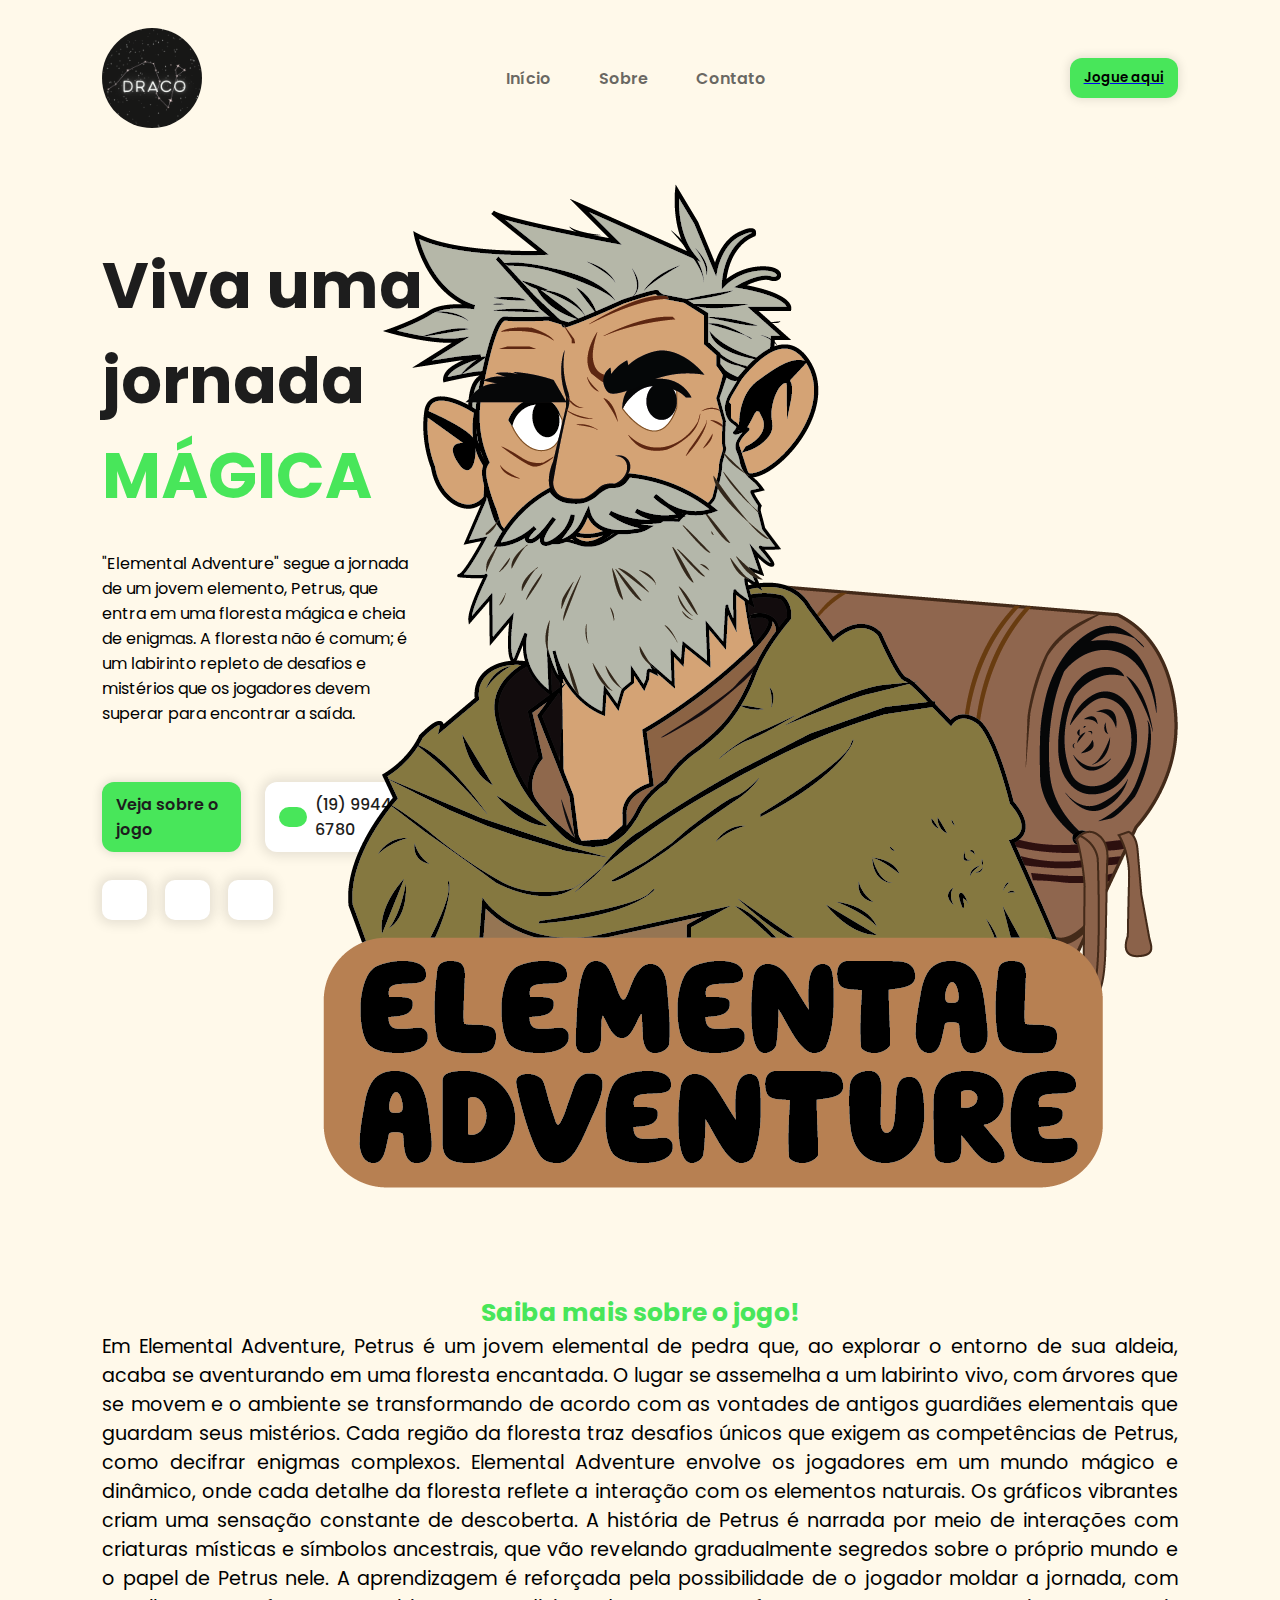
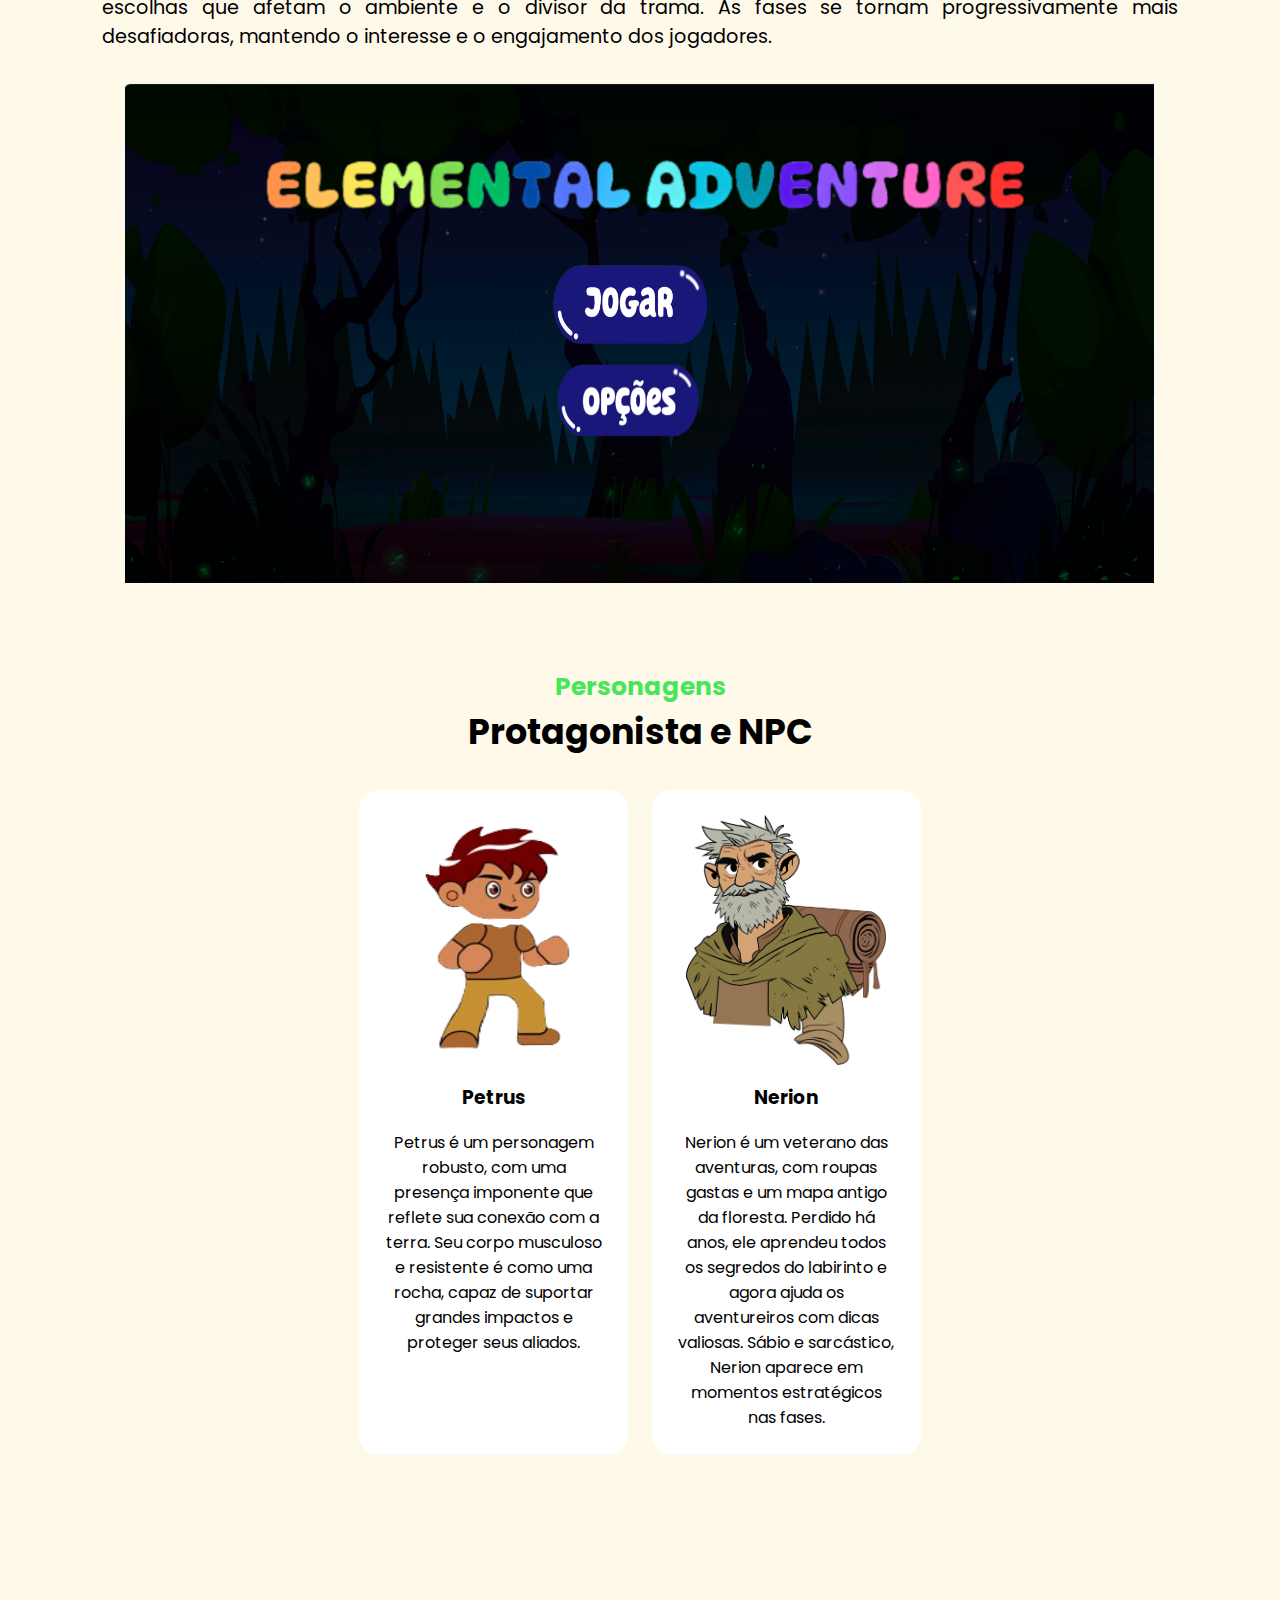
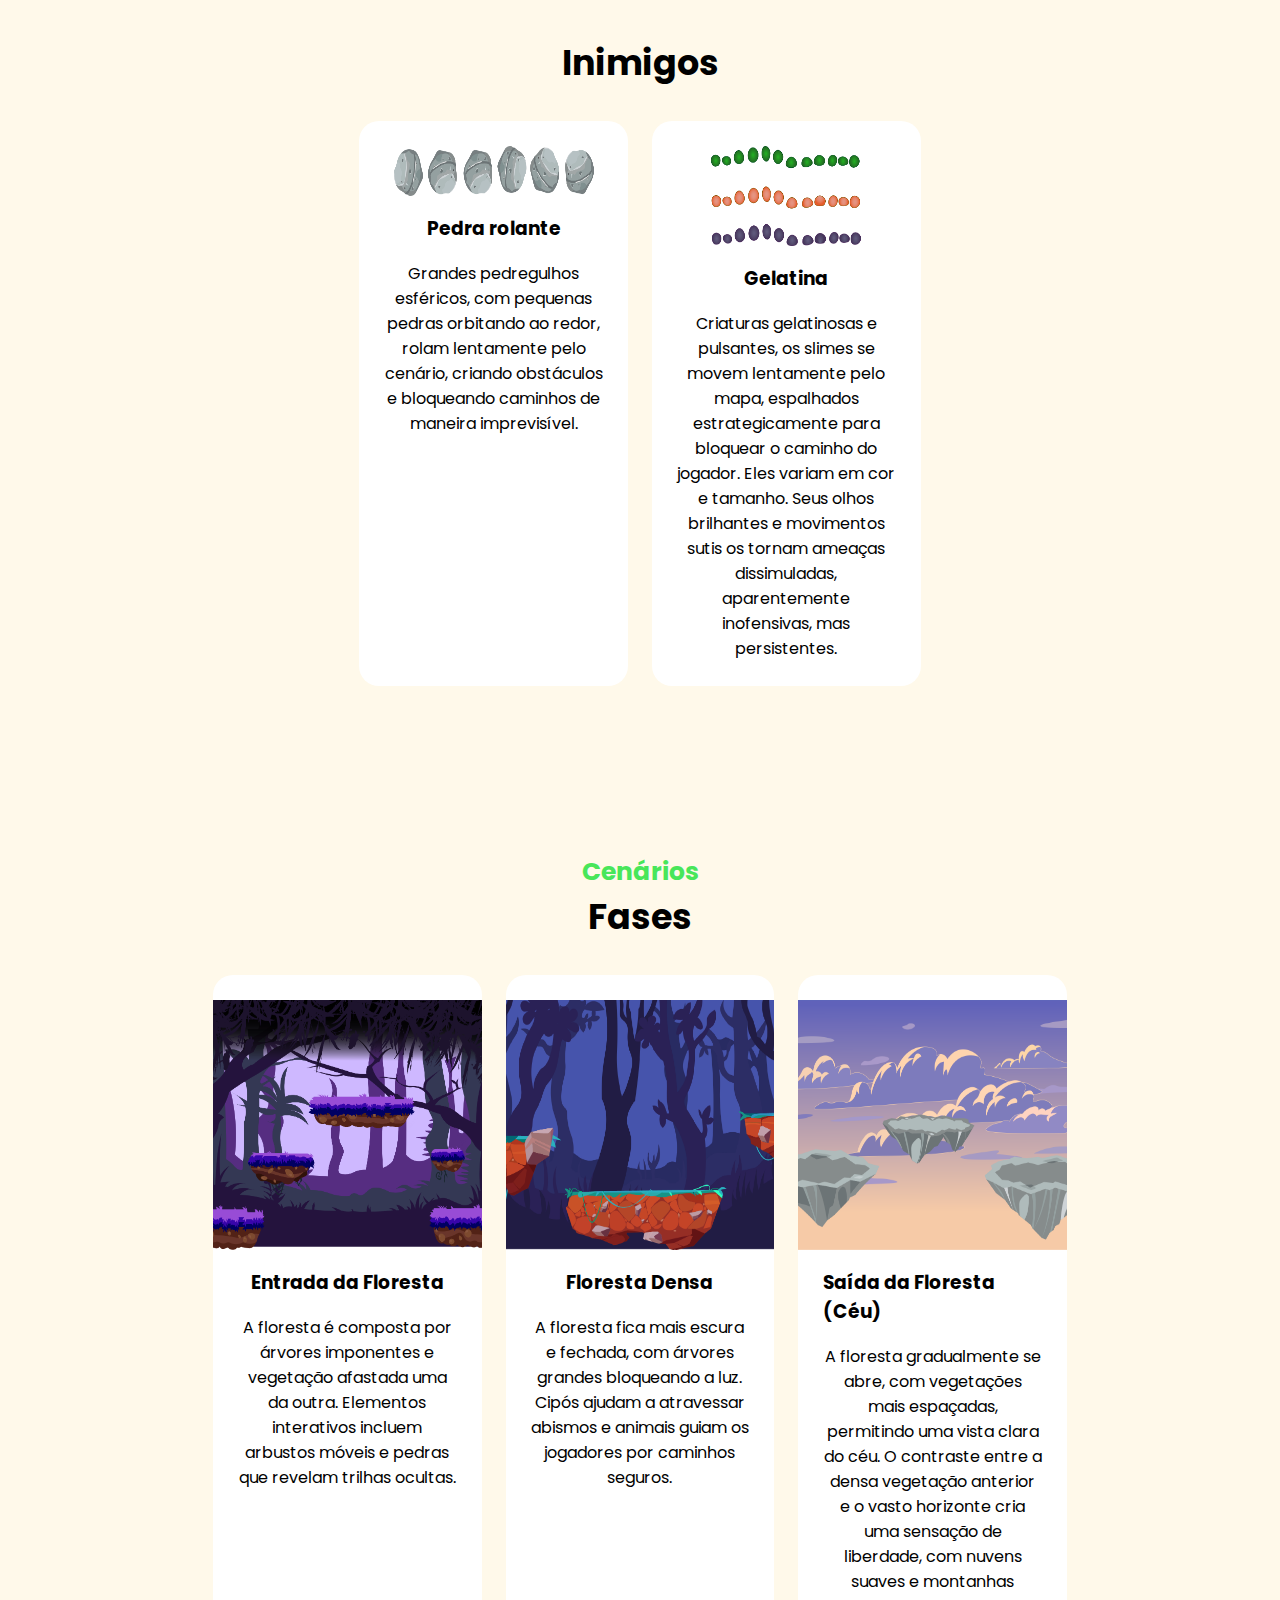
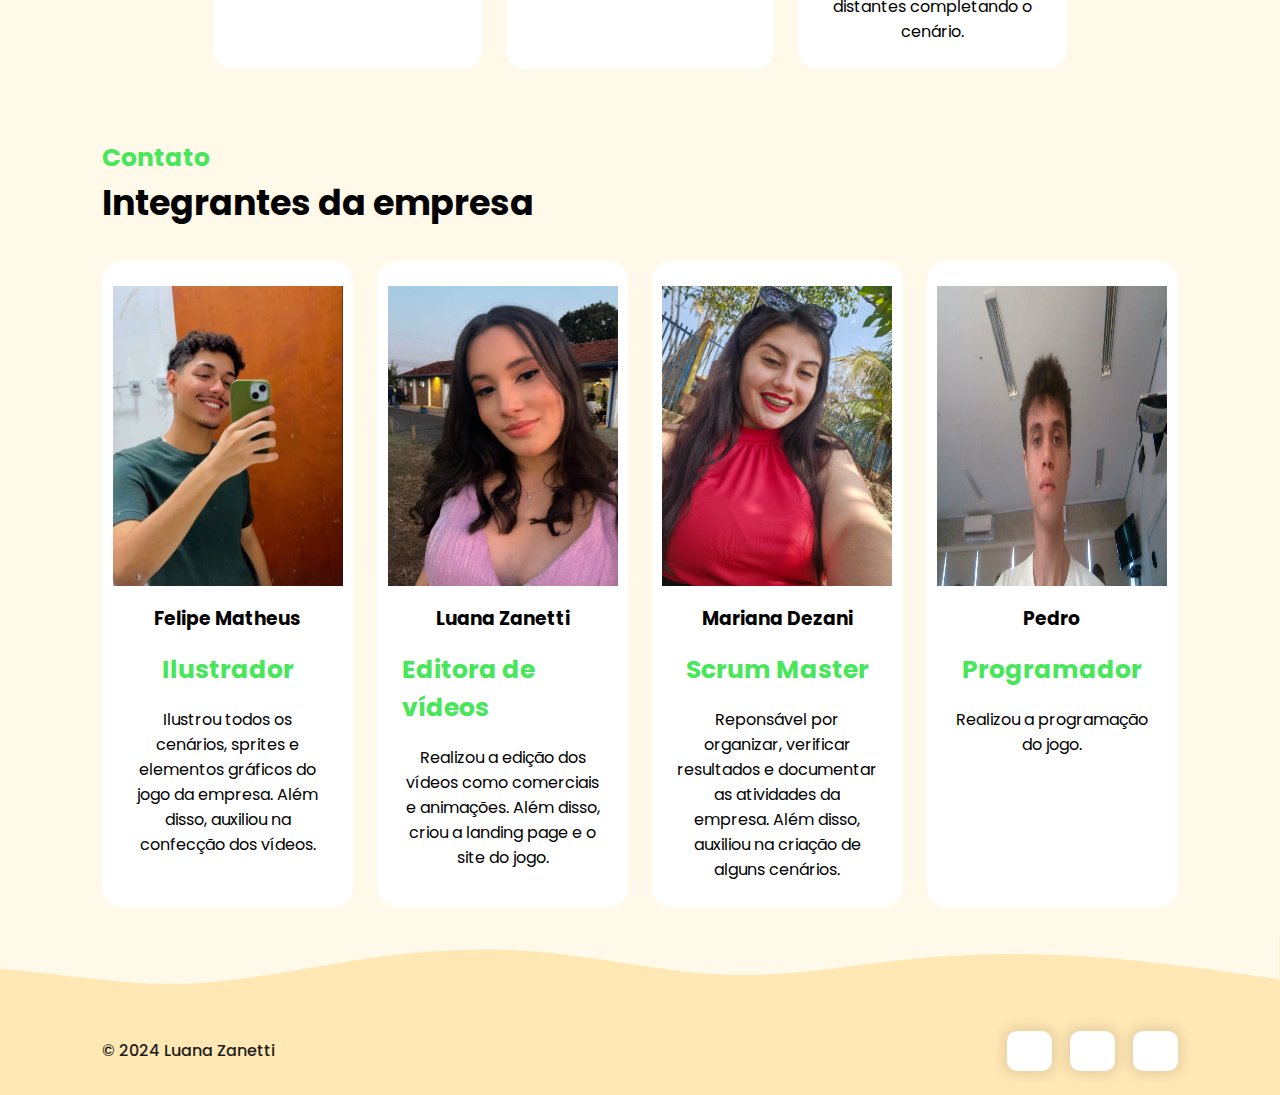
==== index.html @ dc7a3d86 "Site e jogo ok" ====
<!DOCTYPE html>
<html lang="pt-br">
<head>
    <meta charset="UTF-8">
    <meta name="viewport" content="width=device-width, initial-scale=1.0">
    <link rel="stylesheet" href="src/styles/styles.css">
    <link rel="stylesheet" href="https://cdnjs.cloudflare.com/ajax/libs/font-awesome/6.6.0/css/all.min.css" integrity="sha512-Kc323vGBEqzTmouAECnVceyQqyqdsSiqLQISBL29aUW4U/M7pSPA/gEUZQqv1cwx4OnYxTxve5UMg5GT6L4JJg==" crossorigin="anonymous" referrerpolicy="no-referrer" />
    <link rel="preconnect" href="https://fonts.googleapis.com">
    <link rel="preconnect" href="https://fonts.gstatic.com" crossorigin>
    <link href="https://fonts.googleapis.com/css2?family=Poppins:ital,wght@0,100;0,200;0,300;0,400;0,500;0,600;0,700;0,800;0,900;1,100;1,200;1,300;1,400;1,500;1,600;1,700;1,800;1,900&display=swap" rel="stylesheet">
    <script src="https://cdnjs.cloudflare.com/ajax/libs/jquery/3.7.1/jquery.min.js" integrity="sha512-v2CJ7UaYy4JwqLDIrZUI/4hqeoQieOmAZNXBeQyjo21dadnwR+8ZaIJVT8EE2iyI61OV8e6M8PP2/4hpQINQ/g==" crossorigin="anonymous" referrerpolicy="no-referrer"></script>
    <title>Landing Page</title>
   
</head>
<body>
    <header> 
        <nav id="navbar"> 
            <img src="IMG/Logo.png" id="nav_logo" width="150" height="150"> 
            
            <ul id="nav_list">
                <li class="nav-item active">
                    <a href="#home"> Início </a>
                </li>

                <li class="nav-item">
                    <a href="#menu"> Sobre </a>
                </li>

                <li class="nav-item">
                    <a href="#menu2"> Contato </a>
                </li>
            </ul>

          <a href="./Jogo/index.html">  <button class="btn-default"> 
                Jogue aqui
            </button>
          </a>

            <button id="mobile_btn"> 
                <i class="fa-solid fa-bars"> </i>
            </button>
        </nav>


        <div id="mobile_menu">
            <ul id="mobile_nav_list">
                <li class="nav-item">
                    <a href="#mobile_home"> Início </a>
                </li>

                <li class="nav-item">
                    <a href="#mobile_menu"> Sobre </a>
                </li>

                <li class="nav-item">
                    <a href="#mobile_menu2"> Contato </a>
                </li>
            </ul>
            <button class="btn-default"> 
               <a href="./Jogo/index.html"> Jogue aqui</a>
            </button>
            
        </div>
    </header>

    <main id="content">
        <section id="home">
            <div class="shape"> </div>
            <div id="cta"> 
                <h1 class="title"> 
                    Viva uma jornada
                    <span> MÁGICA</span>
                </h1>
                "Elemental Adventure" segue a jornada de um jovem elemento, Petrus, que entra em uma floresta mágica e cheia de enigmas. A floresta não é comum; é um labirinto repleto de desafios e mistérios que os jogadores devem superar para encontrar a saída.
                <p class="descripition"> </p>

                <div id="cta_buttons">
                    <a href="#" class="btn-default"> Veja sobre o jogo  </a>
                    <a href="tel: +5555555555" id="phone_button"> 
                        <button class="btn-default">
                            <i class="fa-solid fa-phone"> </i>
                         
                        </button>
                        (19) 99440-6780
                         </a>
                </div>
    
                <div class="social-media-buttons"> 
    
                    <a href=""> 
                        <i class="fa-brands fa-whatsapp"> </i>
                    </a>
    
                    <a href=""> 
                        <i class="fa-brands fa-instagram"> </i>
                    </a>
    
                    <a href=""> 
                        <i class="fa-brands fa-linkedin"> </i>
                    </a>
    
                
            </div>
            </div>

            
            <div id="banner">
                <img src="IMG/NPC LUANA.png" class="image-npc">
            </div>
        </section>

        <section id="menu">
            <h2 class="section-title"> Saiba mais sobre o jogo! </h2>
           
           <div class="section-text">Em Elemental Adventure, Petrus é um jovem elemental de pedra que, ao explorar o entorno de sua aldeia, 
            acaba se aventurando em uma floresta encantada. O lugar se assemelha a um labirinto vivo, com árvores que se movem e o ambiente se 
            transformando de acordo com as vontades de antigos guardiães elementais que guardam seus mistérios. Cada região da floresta traz desafios únicos que 
            exigem as competências de Petrus, como decifrar enigmas complexos.
            Elemental Adventure envolve os jogadores em um mundo mágico e dinâmico, onde cada detalhe da floresta reflete a interação com os elementos naturais. Os gráficos vibrantes criam uma sensação constante de descoberta. A história de Petrus é narrada por meio de interações com criaturas místicas e símbolos ancestrais, que vão revelando gradualmente segredos sobre o próprio mundo e o papel de Petrus nele. 
            A aprendizagem é reforçada pela possibilidade de o jogador moldar a jornada, com escolhas que afetam o ambiente e o divisor da trama. As fases se tornam progressivamente mais desafiadoras, mantendo o interesse e o engajamento dos jogadores.
       </div>          

           <div id="personagens"> 
               
                <div class="tela"> 
                    <img src="/IMG/tela.png" alt="">
                    
                
      
                      </div>
           </div>
        </section>

        
        <section id="menu">
            <h2 class="section-title"> Personagens </h2>
           <h3 class="section-subtitle"> Protagonista e NPC </h3>

           <div id="personagens"> 
                <div class= "personagem"> 
              <img src="/IMG/Petrus.png" alt="" width="180" height="250">
              
              <h3 class="p-title"> 
               Petrus
              </h3>
              <span class="p-discription"> 
                Petrus é um personagem robusto, com uma presença imponente que reflete sua conexão com a terra. Seu corpo musculoso e resistente é como uma rocha, capaz de suportar grandes impactos e proteger seus aliados. 
                </div>

                <div class="personagem"> 
                    <img src="/IMG/NPC.png" alt="" width="200" height="250">
                    
                    <h3 class="p-title"> 
                      Nerion
                    </h3>
                    <span class="p-discription"> 
                        Nerion é um veterano das aventuras, com roupas gastas e um mapa antigo da floresta. Perdido há anos, ele aprendeu todos os segredos do labirinto e agora ajuda os aventureiros com dicas valiosas. Sábio e sarcástico, Nerion aparece em momentos estratégicos nas fases. 
                      </div>
           </div>
        </section>


        <section id="menu">

           <h3 class="section-subtitle"> Inimigos </h3>

           <div id="personagens"> 
                <div class= "personagem"> 
              <img src="/IMG/PEDRA.png" alt="" width="200" height="50">
              
              <h3 class="p-title"> 
               Pedra rolante
              </h3>
              <span class="p-discription"> 
                Grandes pedregulhos esféricos, com pequenas pedras orbitando ao redor, rolam lentamente pelo cenário, criando obstáculos e bloqueando caminhos de maneira imprevisível.                </div>

                <div class="personagem"> 
                    <img src="/IMG/SLIME.png" alt="" width="150" height="100">
                    
                    <h3 class="p-title"> 
                     Gelatina
                    </h3>
                    <span class="p-discription"> 
                        Criaturas gelatinosas e pulsantes, os slimes se movem lentamente pelo mapa, espalhados estrategicamente para bloquear o caminho do jogador. Eles variam em cor e tamanho. Seus olhos brilhantes e movimentos sutis os tornam ameaças dissimuladas, aparentemente inofensivas, mas persistentes.
                    </div>
           </div>
        </section>

        <section id="menu">
            <h2 class="section-title"> Cenários </h2>
           <h3 class="section-subtitle"> Fases </h3>

           <div id="personagens"> 
                <div class= "personagem"> 
              <img src="/IMG/1 fase com plataforma.png" alt="" width="350" height="250">
              
              <h3 class="p-title"> 
               Entrada da Floresta
              </h3>
              <span class="p-discription"> 
                A floresta é composta por árvores imponentes e vegetação afastada uma da outra. Elementos interativos incluem arbustos móveis e pedras que revelam trilhas ocultas.                </div>

                <div class="personagem"> 
                    <img src="/IMG/FUNDO 2.png" alt="" width="350" height="250">
                    
                    <h3 class="p-title"> 
                    Floresta Densa
                    </h3>
                    <span class="p-discription"> 
                        A floresta fica mais escura e fechada, com árvores grandes bloqueando a luz. Cipós ajudam a atravessar abismos e animais guiam os jogadores por caminhos seguros.                      </div>

                      <div class="personagem"> 
                        <img src="/IMG/FUDNO 3 FASE C PEDRa.png" alt="" width="350" height="250">
                        
                        <h3 class="p-title"> 
                            Saída da Floresta (Céu) 
                        </h3>
                        <span class="p-discription"> 
                            A floresta gradualmente se abre, com vegetações mais espaçadas, permitindo uma vista clara do céu. O contraste entre a densa vegetação anterior e o vasto horizonte cria uma sensação de liberdade, com nuvens suaves e montanhas distantes completando o cenário.                          </div>
           </div>
        </section>
        
       
        <section id="menu2">
            <h2 class="section-title"> Contato </h2>
           <h3 class="section-subtitle"> Integrantes da empresa </h3>

           <div id="personagens"> 
                <div class= "personagem"> 
              <img src="/IMG/foto fefas.png" alt="" width="230" height="300">
              
              <h3 class="p-title"> 
               Felipe Matheus <h2 class="section-title"> Ilustrador </h2> 
              </h3>
              <span class="p-discription"> 
               Ilustrou todos os cenários, sprites e elementos gráficos do jogo da empresa. Além disso, auxiliou na confecção dos vídeos.   
               <a href=""> 
                   <i class="fa-brands fa-linkedin"> </i>
               </a>              </div>

                <div class= "personagem"> 
                    <img src="/IMG/WhatsApp Image 2024-09-30 at 14.56.46.jpeg" alt="" width="230" height="300">
                    
                    <h3 class="p-title"> 
                     Luana Zanetti <h2 class="section-title"> Editora de vídeos </h2> 
                    </h3>
                    <span class="p-discription"> 
                        Realizou a edição dos vídeos como comerciais e animações. Além disso,  criou a landing page e o site do jogo.
                        <a href=""> 
                            <i class="fa-brands fa-linkedin"> </i>
                        </a>
                         </div>
      
                <div class="personagem"> 
                    <img src="/IMG/foto mariana.jpeg" alt="" width="230" height="300">
                    
                    <h3 class="p-title"> 
                        Mariana Dezani <h2 class="section-title"> Scrum Master </h2> 

                    </h3>
                    <span class="p-discription"> 
                        Reponsável por organizar, verificar resultados e documentar as atividades da empresa. Além disso, auxiliou na criação de alguns cenários. 
                        <a href=""> 
                            <i class="fa-brands fa-linkedin"> </i>
                        </a>    </div>

                      <div class="personagem"> 
                        <img src="/IMG/foto computador.jpg" alt="" width="230" height="300">
                        
                        <h3 class="p-title"> 
Pedro                        </h3> <h2 class="section-title"> Programador </h2> 
                        <span class="p-discription"> 
                      Realizou a programação do jogo.       
                      
                    <a href=""> 
                        <i class="fa-brands fa-linkedin"> </i>
                    </a>
                        </div>

           </div>
        </section>

         

        </main>

        <footer>
            <img src="IMG/wave (5).svg" alt=""> 

        <div id="footer_items"> 
            <span id="copyright">
                &copy 2024 Luana Zanetti
            </span>

            <div class="social-media-buttons"> 
    
                <a href=""> 
                    <i class="fa-brands fa-whatsapp"> </i>
                </a>

                <a href=""> 
                    <i class="fa-brands fa-instagram"> </i>
                </a>

                <a href=""> 
                    <i class="fa-brands fa-linkedin"> </i>
                </a>

        </div>
        </div>
        </footer>
        <script src="src/javascript/script.js"> </script>
</body>
</html>
---- src/styles/styles.css ----
@import url('header.css');
@import url('home.css');
@import url('menu.css');
@import url('testimonials.css');
@import url('footer.css');

*{
    font-family: 'Poppins', sans-serif;
    margin: 0;
    padding: 0;
    box-sizing: border-box;
}

body{
    background-color: #fff9ea;
}

section{
    padding: 28px 8%;
}

.btn-default{
    border: none;
    display: flex;
    align-items: center;
    justify-content: center;
    background-color: rgb(72, 230, 90);
    border-radius: 12px;
    padding: 10px 14px;
    font-weight: 600;
    box-shadow: 0px 0px 10px 2px rgba(0, 0, 0, 0.1);
    cursor: pointer;
    transition: background-color .3s ease;

}

.btn-default:hover{
    background-color: rgb(72, 230, 90);
}

.social-media-buttons {
    display: flex;
    gap: 18px;

}

.social-media-buttons a{
    display: flex;
    align-items: center;
    justify-content: center;
    width: 45px;
    height: 40px;
    background-color: #fff;
    font-size: 1.25rem;
    border-radius: 10px;
    text-decoration: none;
    color: #1d1d1d;
    box-shadow: 0px 0px 12px 4px rgba(0, 0, 0, 0.1);
    transition: box-shadow .3s ease;

}

.social-media-buttons a:hover{
    box-shadow: 0px 0px 12px 8px rgba(0, 0, 0, 0.1)

}

.section-title{
    color: rgb(72, 230, 90) ;
    font-size: 1.563rem;
}

.section-subtitle{
  font-size: 2.1857rem;
}
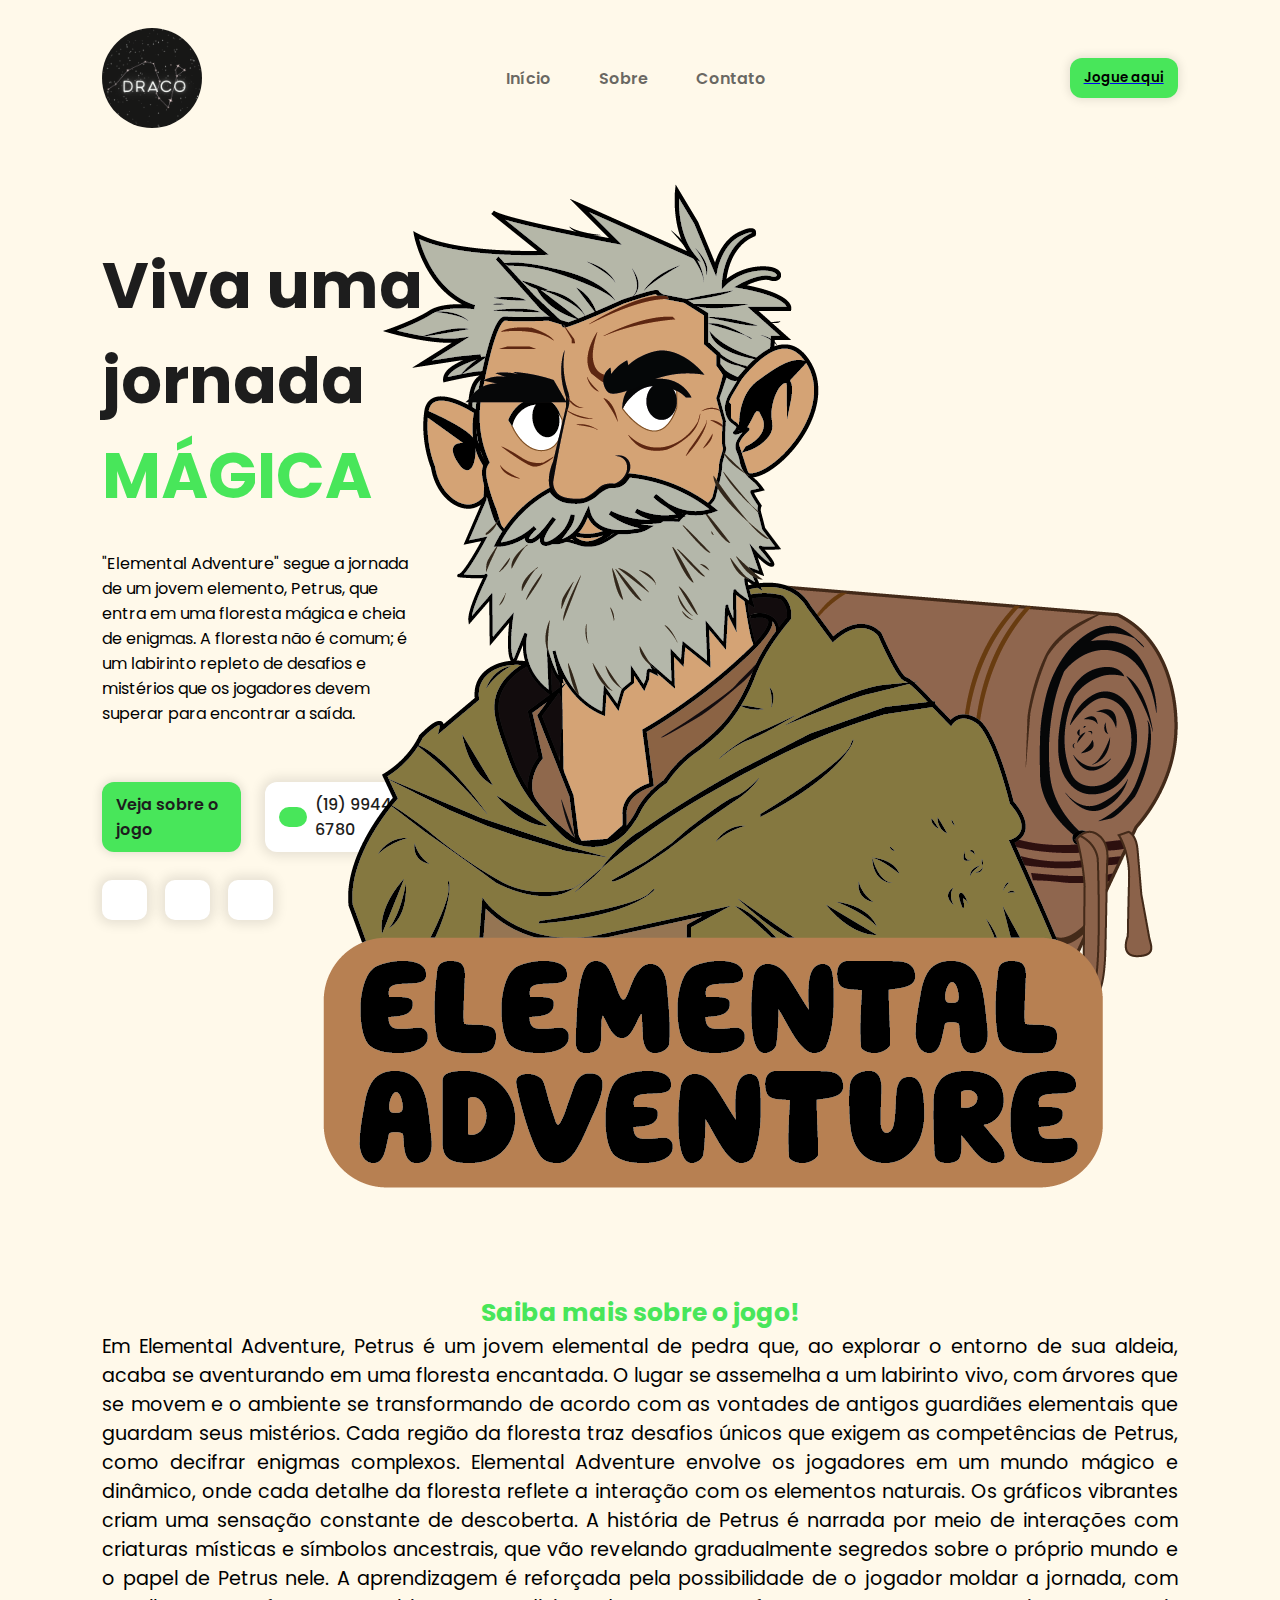
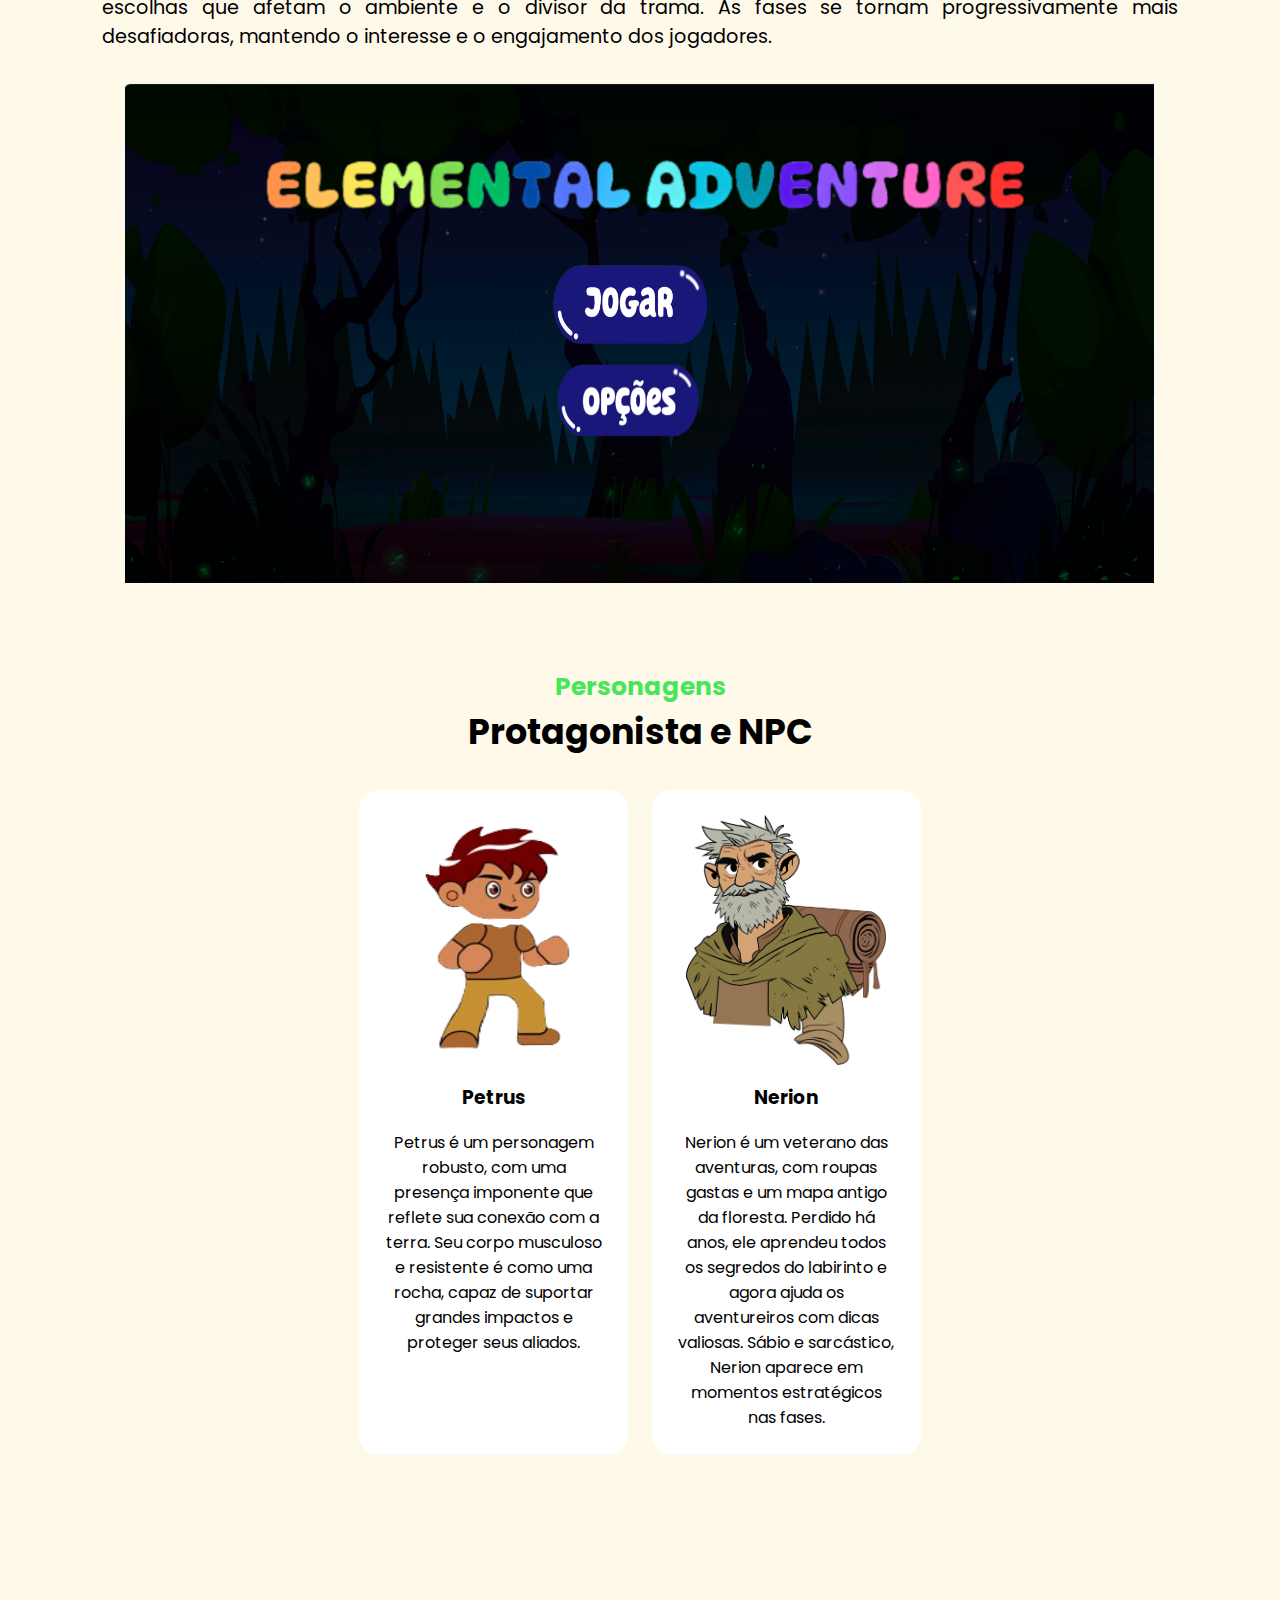
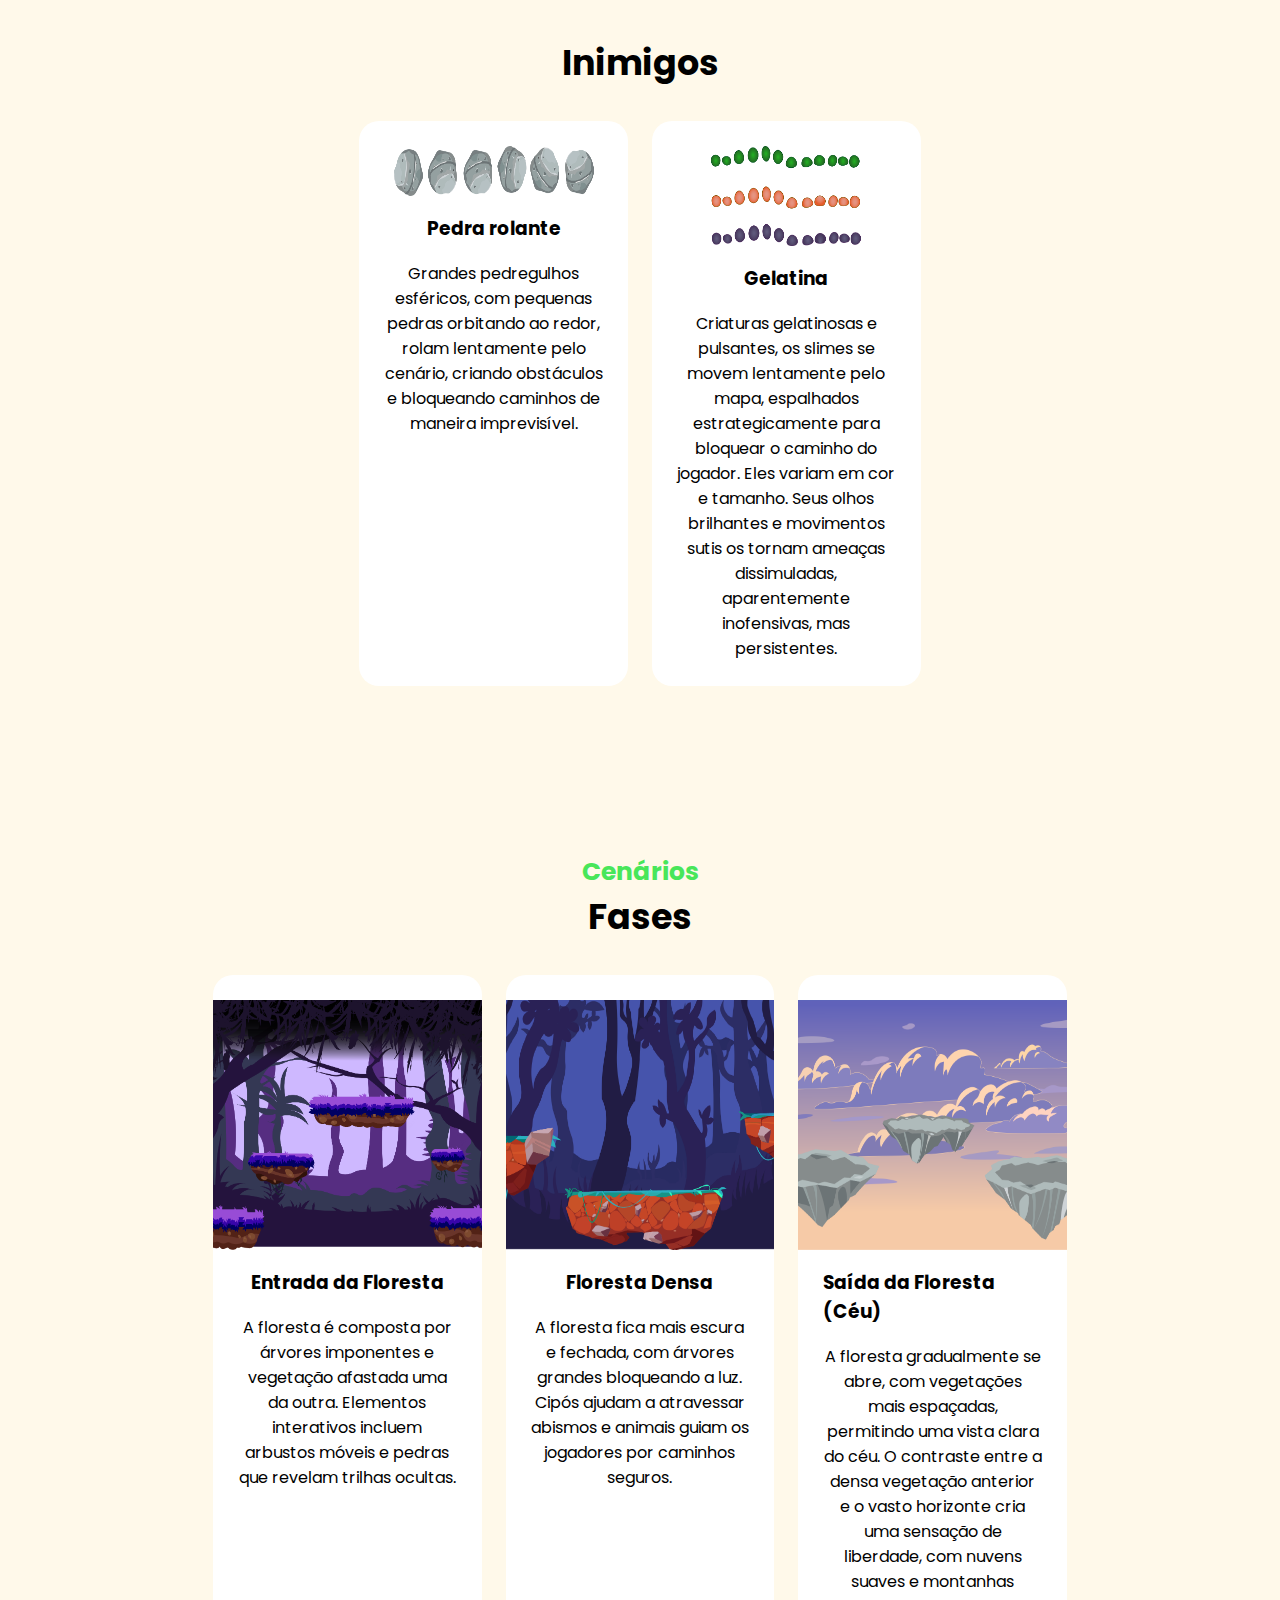
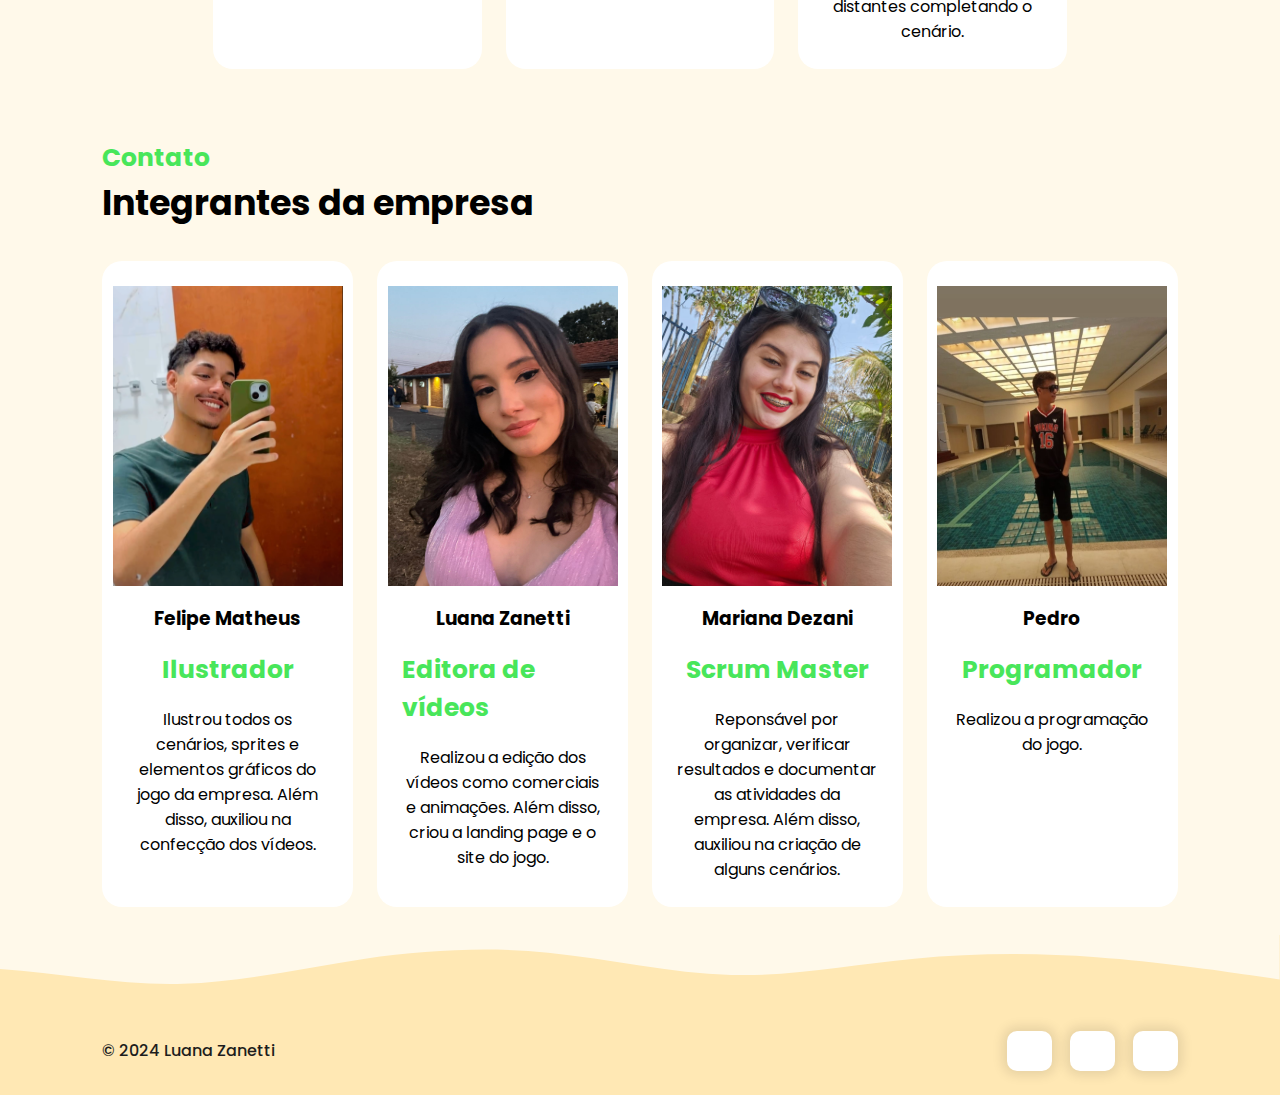
==== commit 7d269c1b: "push" ====
--- a/index.html
+++ b/index.html
@@ -15,7 +15,7 @@
 <body>
     <header> 
         <nav id="navbar"> 
-            <img src="IMG/Logo.png" id="nav_logo" width="150" height="150"> 
+            <img src="./IMG/Logo.png" id="nav_logo" width="150" height="150"> 
             
             <ul id="nav_list">
                 <li class="nav-item active">
@@ -105,7 +105,7 @@
 
             
             <div id="banner">
-                <img src="IMG/NPC LUANA.png" class="image-npc">
+                <img src="./IMG/NPC LUANA.png" class="image-npc">
             </div>
         </section>
 
@@ -123,7 +123,7 @@
            <div id="personagens"> 
                
                 <div class="tela"> 
-                    <img src="/IMG/tela.png" alt="">
+                    <img src="./IMG/tela.png" alt="">
                     
                 
       
@@ -138,7 +138,7 @@
 
            <div id="personagens"> 
                 <div class= "personagem"> 
-              <img src="/IMG/Petrus.png" alt="" width="180" height="250">
+              <img src="./IMG/Petrus.png" alt="" width="180" height="250">
               
               <h3 class="p-title"> 
                Petrus
@@ -148,7 +148,7 @@
                 </div>
 
                 <div class="personagem"> 
-                    <img src="/IMG/NPC.png" alt="" width="200" height="250">
+                    <img src="./IMG/NPC.png" alt="" width="200" height="250">
                     
                     <h3 class="p-title"> 
                       Nerion
@@ -166,7 +166,7 @@
 
            <div id="personagens"> 
                 <div class= "personagem"> 
-              <img src="/IMG/PEDRA.png" alt="" width="200" height="50">
+              <img src="./IMG/PEDRA.png" alt="" width="200" height="50">
               
               <h3 class="p-title"> 
                Pedra rolante
@@ -175,7 +175,7 @@
                 Grandes pedregulhos esféricos, com pequenas pedras orbitando ao redor, rolam lentamente pelo cenário, criando obstáculos e bloqueando caminhos de maneira imprevisível.                </div>
 
                 <div class="personagem"> 
-                    <img src="/IMG/SLIME.png" alt="" width="150" height="100">
+                    <img src="./IMG/SLIME.png" alt="" width="150" height="100">
                     
                     <h3 class="p-title"> 
                      Gelatina
@@ -192,7 +192,7 @@
 
            <div id="personagens"> 
                 <div class= "personagem"> 
-              <img src="/IMG/1 fase com plataforma.png" alt="" width="350" height="250">
+              <img src="./IMG/1 fase com plataforma.png" alt="" width="350" height="250">
               
               <h3 class="p-title"> 
                Entrada da Floresta
@@ -201,7 +201,7 @@
                 A floresta é composta por árvores imponentes e vegetação afastada uma da outra. Elementos interativos incluem arbustos móveis e pedras que revelam trilhas ocultas.                </div>
 
                 <div class="personagem"> 
-                    <img src="/IMG/FUNDO 2.png" alt="" width="350" height="250">
+                    <img src="./IMG/FUNDO 2.png" alt="" width="350" height="250">
                     
                     <h3 class="p-title"> 
                     Floresta Densa
@@ -210,7 +210,7 @@
                         A floresta fica mais escura e fechada, com árvores grandes bloqueando a luz. Cipós ajudam a atravessar abismos e animais guiam os jogadores por caminhos seguros.                      </div>
 
                       <div class="personagem"> 
-                        <img src="/IMG/FUDNO 3 FASE C PEDRa.png" alt="" width="350" height="250">
+                        <img src="./IMG/FUDNO 3 FASE C PEDRa.png" alt="" width="350" height="250">
                         
                         <h3 class="p-title"> 
                             Saída da Floresta (Céu) 
@@ -227,7 +227,7 @@
 
            <div id="personagens"> 
                 <div class= "personagem"> 
-              <img src="/IMG/foto fefas.png" alt="" width="230" height="300">
+              <img src="./IMG/foto fefas.png" alt="" width="230" height="300">
               
               <h3 class="p-title"> 
                Felipe Matheus <h2 class="section-title"> Ilustrador </h2> 
@@ -239,7 +239,7 @@
                </a>              </div>
 
                 <div class= "personagem"> 
-                    <img src="/IMG/WhatsApp Image 2024-09-30 at 14.56.46.jpeg" alt="" width="230" height="300">
+                    <img src="./IMG/WhatsApp Image 2024-09-30 at 14.56.46.jpeg" alt="" width="230" height="300">
                     
                     <h3 class="p-title"> 
                      Luana Zanetti <h2 class="section-title"> Editora de vídeos </h2> 
@@ -252,7 +252,7 @@
                          </div>
       
                 <div class="personagem"> 
-                    <img src="/IMG/foto mariana.jpeg" alt="" width="230" height="300">
+                    <img src="./IMG/foto mariana.jpeg" alt="" width="230" height="300">
                     
                     <h3 class="p-title"> 
                         Mariana Dezani <h2 class="section-title"> Scrum Master </h2> 
@@ -265,7 +265,7 @@
                         </a>    </div>
 
                       <div class="personagem"> 
-                        <img src="/IMG/foto computador.jpg" alt="" width="230" height="300">
+                        <img src="./IMG/foto computador.jpeg" alt="" width="230" height="300">
                         
                         <h3 class="p-title"> 
 Pedro                        </h3> <h2 class="section-title"> Programador </h2> 
